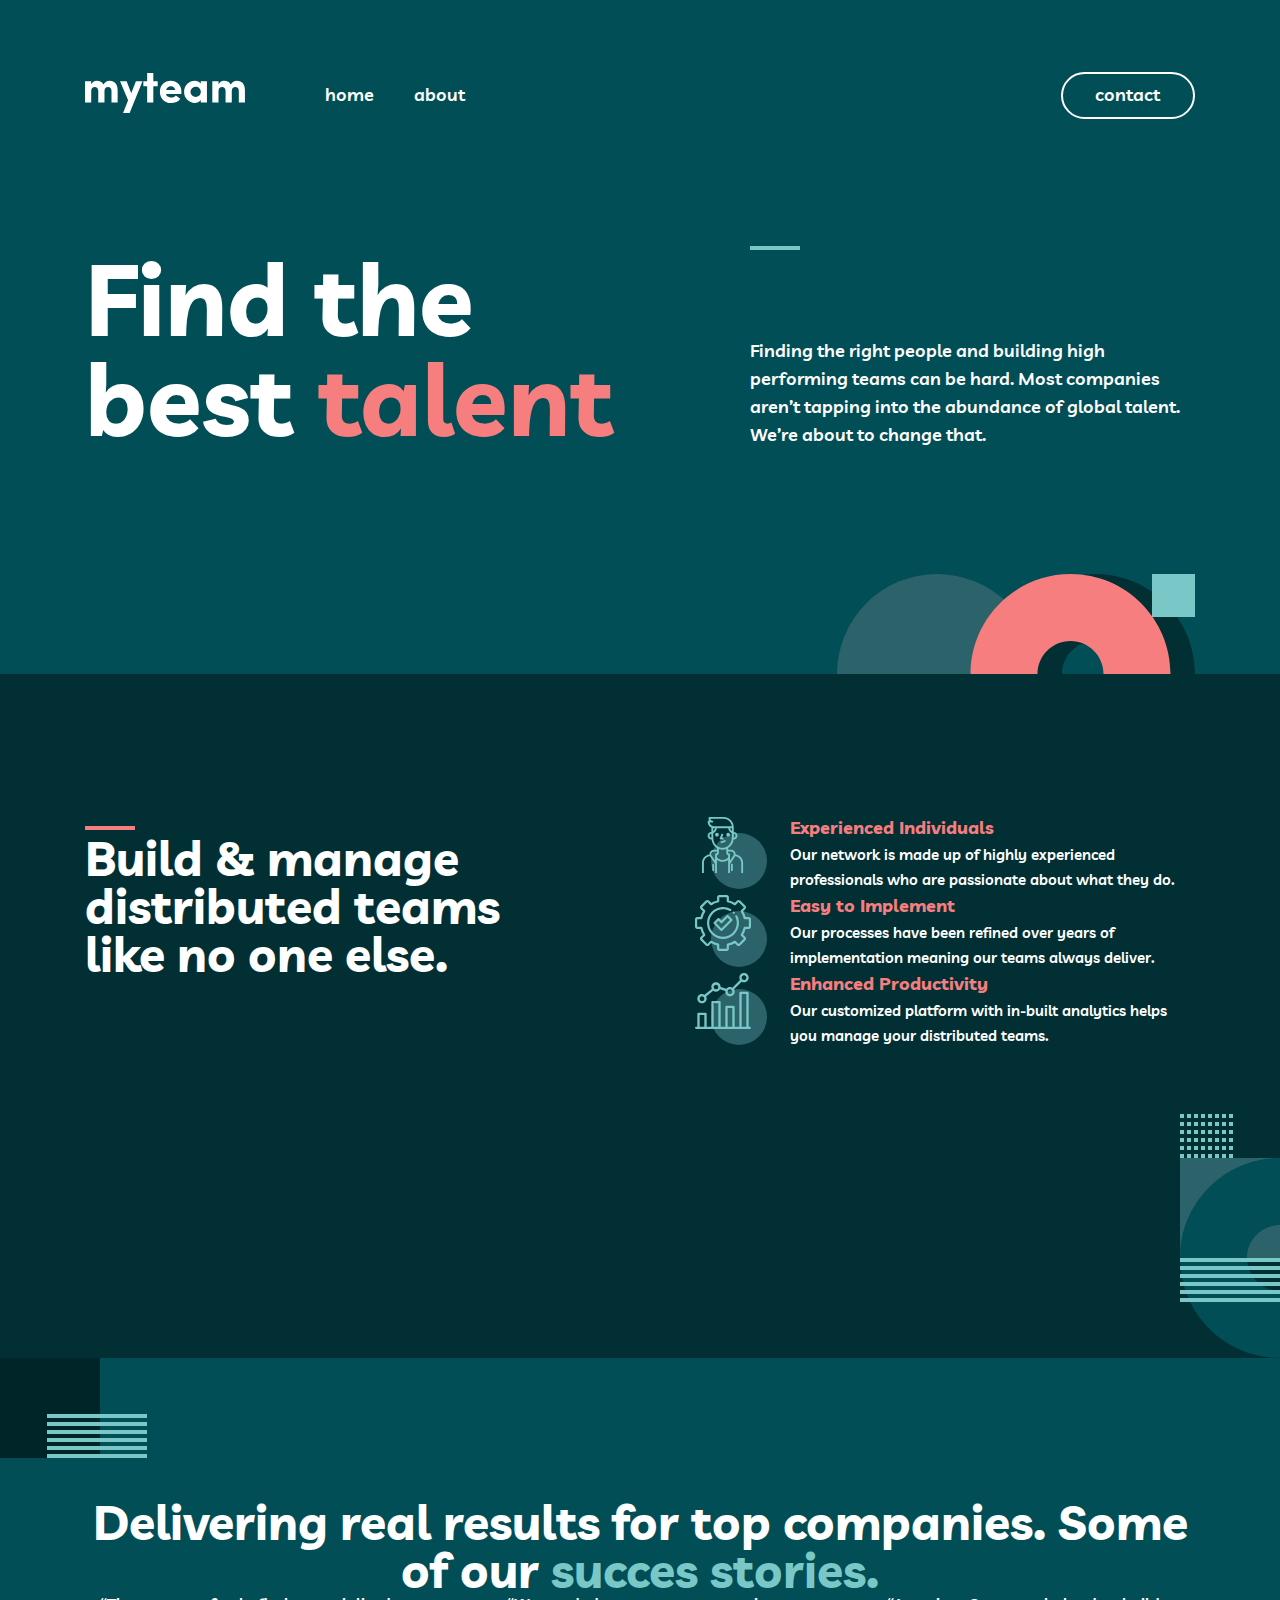
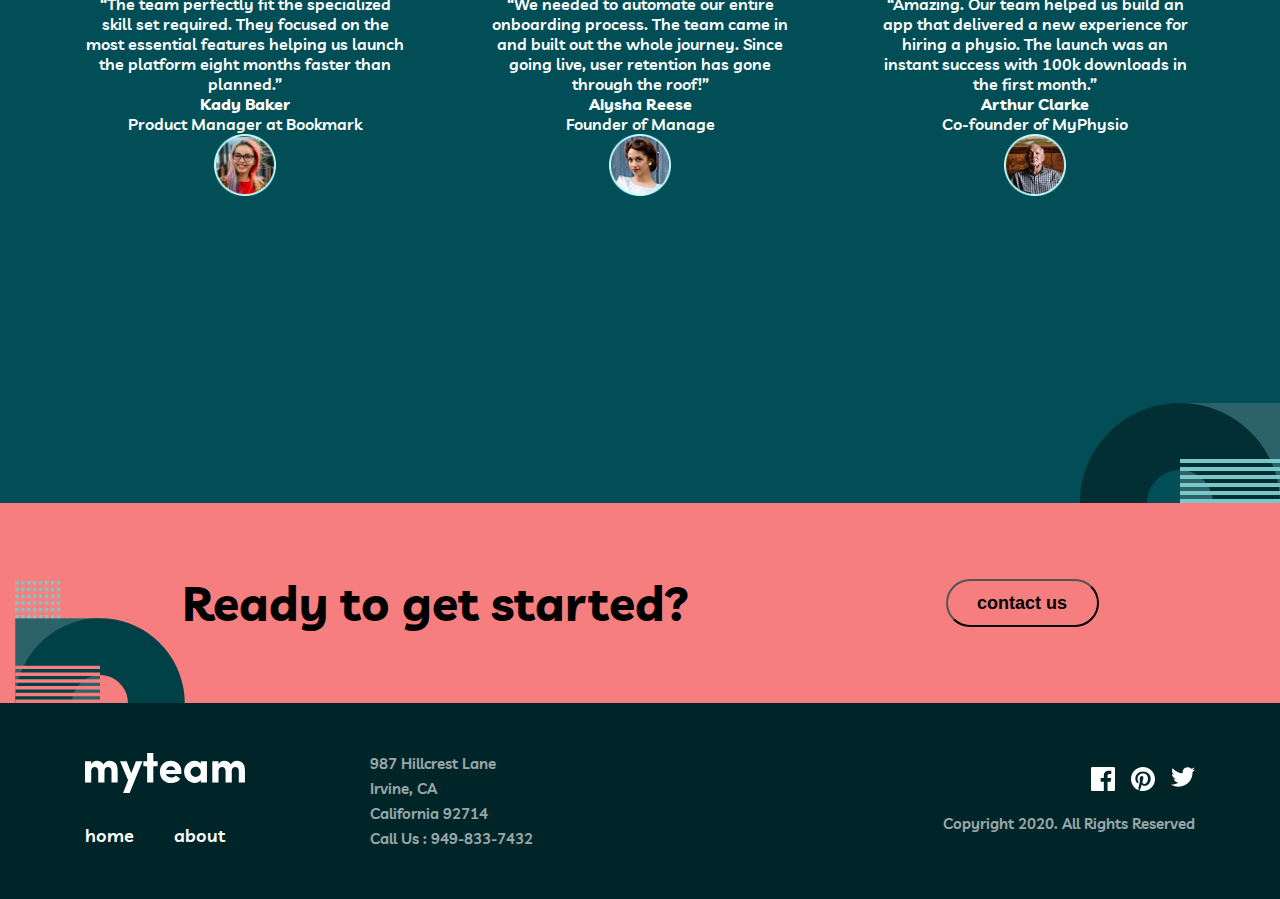
==== index.html @ e48b6c78 "Start" ====
<!DOCTYPE html>
<html lang="en">
<head>
    <meta charset="UTF-8">
    <meta name="viewport" content="width=device-width, initial-scale=1.0">
    <link rel="stylesheet" href="css/main.css">
    <title>Document</title>
</head>
<body>
    <header class="site-header">
        <div class="container-header">
            <div class="header-logo-wrapper">
                <a href="header-logo-img">
                    <img src="img/myteam 2.svg" alt="">
                </a>
                <ul class="header-list">
                    <li class="header-item">    
                        <a class="header-item-link" href="">home</a>
                    </li>
                    <li class="header-item">
                        <a class="header-item-link" href="">about</a>
                    </li>
                </ul>
            </div>
            <div>
                <a class="header-contact-link" href="./contact.html">contact</a>
            </div>
        </div>
    </header>
    <main class="site-section">
        <section class="hero-section">
            <div class="container-hero">
                <div class="hero-title-wrapper">
                    <h2 class="hero-title">
                        Find the best <span class="hero-title-color">talent</span>
                    </h2>
                </div>
                <div class="hero-text-wrapper">
                    <span class="hero-line"></span>
                    <p class="hero-text">Finding the right people and building high performing teams can be hard. Most companies aren’t tapping into the abundance of global talent. We’re about to change that.</p>
                </div>
            </div>
        </section>
        <section class="build-section">
                <div class="container-build">
                    <div class="build-title-wrapper">
                        <span class="card"></span>
                        <h2>Build & manage distributed teams like no one else.</h2>
                    </div>
                    <ul class="build-list">
                        <li class="build-item"><img src="./img/Group 11.svg" alt="">
                            <div class="build-item-content-wrapper">
                                <h3>Experienced Individuals</h3>
                                <p>Our network is made up of highly experienced professionals who are passionate about what they do.</p>
                            </div>
                        </li>
                        <li class="build-item"><img src="./img/Group 12.svg" alt="">
                            <div class="build-item-content-wrapper">
                                <h3>Easy to Implement</h3>
                                <p>Our processes have been refined over years of implementation meaning our teams always deliver.</p>
                            </div>
                        </li>
                        <li class="build-item"><img src="./img/Group 13.svg" alt="">
                            <div class="build-item-content-wrapper">
                                <h3>Enhanced Productivity</h3>
                                <p>Our customized platform with in-built analytics helps you manage your distributed teams.</p>
                            </div>
                        </li>
                    </ul>
                </div>
        </section>
        <section class="section2">
            <div class="divwrapper">
                <h2 class="div-title">Delivering real results for top companies. Some of our <span class="buildtitle">succes stories.</span></h2>
                <div class="insite-wrapper">
                    <div class="cards">
                        <p class="cards-text"> “The team perfectly fit the specialized skill set required. They focused on the most essential features helping us launch the platform eight months faster than planned.”</p>
                        <h4 class="cards-name">Kady Baker</h4>
                        <p class="cards-text2">Product Manager at Bookmark</p>
                        <img src="./img/Oval@2x.png" alt="">
                    </div>
                    <div class="cards">
                        <p class="cards-text"> “We needed to automate our entire onboarding process. The team came in and built out the whole journey. Since going live, user retention has gone through the roof!”</p>
                        <h4 class="cards-name">Aiysha Reese</h4>
                        <p class="cards-text2">Founder of Manage</p>
                        <img src="./img/Oval Copy 5.png" alt="">
                    </div>
                    <div class="cards">
                        <p class="cards-text"> “Amazing. Our team helped us build an app that delivered a new experience for hiring a physio. The launch was an instant success with 100k downloads in the first month.”</p>
                        <h4 class="cards-name">Arthur Clarke</h4>
                        <p class="cards-text2">Co-founder of MyPhysio</p>
                        <img src="./img/Oval Copy 6.png" alt="">
                    </div>
                </div>
            </div>
        </section>
        <section class="ready-section">
            <div class="container">
                <h2>Ready to get started?</h2>
                <button><a class="contact-button" href="./contact.html">contact us</a></button>
            </div>
        </section>
        <footer class="site-footer">
            <div class="footer-divcontainer">
                <div class="footer-leftwrapper">
                    <div class="footer-div-wrapper">
                        <a href=""><img src="./img/myteam 2.svg" alt=""></a>
                        <ul class="footer-list">
                            <li class="footer-item">
                                <a href="">home</a>
                            </li>
                            <li class="footer-item">
                                <a href="">about</a>
                            </li>
                        </ul>
                    </div>
                    <div class="footer-div-location">
                        <p>987  Hillcrest Lane </p>
                        <p>Irvine, CA </p>
                        <p>California 92714 </p>
                        <p>Call Us : 949-833-7432</p>
                    </div>
                </div>
                <div class="footer-div-logos">
                    <div class="footer-div-item">
                        <a href=""><svg width="24" height="24" viewBox="0 0 24 24" fill="none" xmlns="http://www.w3.org/2000/svg">
                            <path d="M22.675 0H1.325C0.593 0 0 0.593 0 1.325V22.676C0 23.407 0.593 24 1.325 24H12.82V14.706H9.692V11.084H12.82V8.413C12.82 5.313 14.713 3.625 17.479 3.625C18.804 3.625 19.942 3.724 20.274 3.768V7.008L18.356 7.009C16.852 7.009 16.561 7.724 16.561 8.772V11.085H20.148L19.681 14.707H16.561V24H22.677C23.407 24 24 23.407 24 22.675V1.325C24 0.593 23.407 0 22.675 0Z" fill="currentColor"/>
                            </svg>
                            </a>
                            <a href=""><svg width="24" height="24" viewBox="0 0 24 24" fill="none" xmlns="http://www.w3.org/2000/svg">
                                <path id="Path" d="M12 0C5.373 0 0 5.372 0 12C0 17.084 3.163 21.426 7.627 23.174C7.522 22.225 7.427 20.769 7.669 19.733C7.887 18.796 9.076 13.768 9.076 13.768C9.076 13.768 8.717 13.049 8.717 11.986C8.717 10.318 9.684 9.072 10.888 9.072C11.911 9.072 12.406 9.841 12.406 10.762C12.406 11.791 11.751 13.33 11.412 14.757C11.129 15.951 12.011 16.926 13.189 16.926C15.322 16.926 16.961 14.677 16.961 11.431C16.961 8.558 14.897 6.549 11.949 6.549C8.535 6.549 6.531 9.11 6.531 11.756C6.531 12.787 6.928 13.894 7.424 14.494C7.522 14.613 7.536 14.718 7.507 14.839L7.174 16.199C7.121 16.419 7 16.466 6.772 16.36C5.273 15.662 4.336 13.471 4.336 11.711C4.336 7.926 7.086 4.449 12.265 4.449C16.428 4.449 19.663 7.416 19.663 11.38C19.663 15.516 17.056 18.844 13.436 18.844C12.22 18.844 11.077 18.213 10.686 17.466L9.938 20.319C9.667 21.362 8.936 22.669 8.446 23.465C9.57 23.812 10.763 24 12 24C18.627 24 24 18.627 24 12C24 5.372 18.627 0 12 0Z" fill="currentColor"/>
                                </svg>
                                </a>
                                <a href=""><svg width="24" height="20" viewBox="0 0 24 20" fill="none" xmlns="http://www.w3.org/2000/svg">
                                    <path id="Path" d="M24 2.55699C23.117 2.94899 22.168 3.21299 21.172 3.33199C22.189 2.72299 22.97 1.75799 23.337 0.607986C22.386 1.17199 21.332 1.58199 20.21 1.80299C19.313 0.845986 18.032 0.247986 16.616 0.247986C13.437 0.247986 11.101 3.21399 11.819 6.29299C7.728 6.08799 4.1 4.12799 1.671 1.14899C0.381 3.36199 1.002 6.25699 3.194 7.72299C2.388 7.69699 1.628 7.47599 0.965 7.10699C0.911 9.38799 2.546 11.522 4.914 11.997C4.221 12.185 3.462 12.229 2.69 12.081C3.316 14.037 5.134 15.46 7.29 15.5C5.22 17.123 2.612 17.848 0 17.54C2.179 18.937 4.768 19.752 7.548 19.752C16.69 19.752 21.855 12.031 21.543 5.10599C22.505 4.41099 23.34 3.54399 24 2.55699Z" fill="currentColor"/>
                                    </svg>
                                    </a>
                    </div>
                                <p>Copyright 2020. All Rights Reserved</p> 
                </div>
            </div>
        </footer>
    </main>
</body>
</html>
---- css/main.css ----
@font-face {
    font-family: 'best';
    src: url('../fonts/Livvic-SemiBold.woff2') format('woff2');
    font-weight: 600;
    font-style: normal;
    font-display: swap;
}
@font-face {
    font-family: 'best';
    src: url('../fonts/Livvic-Bold.woff2') format('woff2');
    font-weight: bold;
    font-style: normal;
    font-display: swap;
}
*{
    margin: 0;
    padding: 0;
}
body{
    background-color: #014E56; 
    font-family: 'best', sans-serif;
}
.container-header{
    width: 1110px;
    margin: 0 auto;
    display: flex;
    justify-content: space-between;
    align-items: center;
}
.site-header{
    padding: 73px 0 129px;
}
.header-logo-wrapper{
    display: flex;
    align-items: center;
    gap: 80px;
}
.header-list{
    list-style: none;
    margin: 0;
    padding: 0;
    display: flex;
    align-items: center;
    gap: 40px;
}
.header-item-link{
    text-decoration: none;
    color: white;
    font-weight: 600;
    font-size: 18px;
    line-height: 28px;
    letter-spacing: 0px;

}
.header-contact-link{
    color: white;
    text-decoration: none;
    font-weight: 600;
    font-size: 18px;
    line-height: 28px;
    letter-spacing: 0px;
    border: 2px solid white;
    border-radius: 24px;
    padding: 9px 33px 11px 32px;         
}
.container-hero{
    display: flex;
    align-items: center;
    margin: 0 auto;
    width: 1110px;
    justify-content: space-between;
    padding-bottom: 225px;

    background-image: url("../img/Group\ 4.svg");
    background-repeat: no-repeat;
    background-size: 358px 100px;
    background-position: right bottom;
}
.hero-section{
    background-image: url("../img/Group\ 8.svg");
    background-repeat: no-repeat;
    background-size: 300px 200px ;
    background-position: calc(50% - 715px) top ;
}
.hero-title-wrapper{
    width: 550px;
}
.hero-text-wrapper{
    width: 445px;    
}
.hero-title{
    color: white;
    font-weight: 700;
    font-size: 100px;
    line-height: 100px;
    letter-spacing: 0px;
}
.hero-title-color{
    color: #F67E7E;
}
.hero-text{
    color: white;
    font-weight: 600;
    font-size: 18px;
    line-height: 28px;
    letter-spacing: 0px;   
}
.hero-line{
    display: inline-block;
    width: 50px;
    height: 4px;
    background-color: #79C8C7;
    margin-bottom: 83px;
}
.build-section{
    background-color: #012F34;
    width: 100%;
    height: 684px;
    margin: 0 auto;
    background-image: url(../img/Group\ 8\ \(1\).svg);
    background-repeat: no-repeat;
    background-size: 100px 244px;
    background-position: right bottom;
}
.container-build{
    width: 1110px;
    height: 350px;
    display: flex;
    margin: auto;
    padding-top: 140px;
    justify-content: space-between;
}
.build-item{
    display: flex;
    gap: 23px;
}
.build-title-wrapper{
    width: 445px;
    height: 320px;
    margin-bottom: 250px;
}
.card{
    width: 50px;
    height: 4px;
    background-color: #F67E7E;
    display: inline-block;
}
.build-title-wrapper > h2{
    font-weight: 700;
    font-size: 48px;
    line-height: 48px;
    letter-spacing: 0px; 
    color: white;   
}
.build-item-content-wrapper > h3{
    color: #F67E7E;
    font-weight: 700;
    font-size: 18px;
    line-height: 28px;
    letter-spacing: 0px;    
}
.build-item-content-wrapper > p{
    color: white;
    font-weight: 600;
    font-size: 15px;
    line-height: 25px;
    letter-spacing: 0px;    
}
.build-list{
    width: 500px;
}
.section2{
    padding-top: 140px;
    padding-bottom: 140px;
    background-image: url(../img/Group\ 8\ \(2\).svg) , url("../img/Group\ 8\ Copy.svg");
    background-repeat: no-repeat;
    background-size: 200px 100px , 147px 100px;
    background-position: right bottom , left top;
}
.divwrapper{
    width: 1110px;
    height: 465px;
    margin: auto;
}
.div-title{
    color: white;
    font-weight: 700;
    font-size: 48px;
    line-height: 48px;
    letter-spacing: 0px;
    text-align: center;    
}
.buildtitle{
    color: #79C8C7;
}
.insite-wrapper{
    width: 1110px;
    height: 313px;  
    display: flex;
    justify-content: space-between;
}
.cards{
    width: 320px;
    height: 310px;
    text-align: center;
    align-items: center;
}
.cards-text{
    color: white;
}
.cards-name{
    color: white;
}
.cards-text2{
    color: white;
}
.cards > img{
    width: 62px;
    height: 62px;
}
.ready-section{
    background-color: #F67E7E;

    background-image: url("../img/Group\ 8\ \(3\).svg");
    background-repeat: no-repeat;
    background-size: 200px 122px;
    background-position: left bottom;
}
.container{
    width: 917px;
    display: flex;
    justify-content: space-between;
    margin: 0 auto;
    padding-top: 76px;
    padding-bottom: 76px;
    align-items: center;
}
.container > h2{
    font-weight: 700;
    font-size: 48px;
    line-height: 48px;
    letter-spacing: 0px;    
}
.container > button{
    font-weight: 600;
    font-size: 18px;
    line-height: 28px;
    letter-spacing: 0px; 
    background-color: #F67E7E;
    border-radius: 30px;
    width: 153px;
    height: 48px;
}
.contact-button{
    text-decoration: none;
    color: black;
}
.site-footer{
    padding-top: 48px;
    padding-bottom: 48px;
    background-color: #002529;
}
.footer-divcontainer{
    display: flex;
    align-items: center;
    justify-content: space-between;
    width: 1110px;
    margin: 0 auto;
}
.footer-leftwrapper{
    display: flex;
    align-items: center;
    gap: 125px;
}
.footer-list{
    display: flex;
    list-style: none;
    gap: 40px;
    margin: 0;
    padding: 0;
}
.footer-item > a{
    text-decoration: none;
    color: white;
    font-weight: 600;
    font-size: 18px;
    line-height: 28px;
    letter-spacing: 0px;
}
.footer-div-wrapper{
    text-align: center;
    display: flex;
    flex-direction: column;
    gap: 25px;
}
.footer-div-location > p{
    opacity: 60%;
    color: white;
    font-weight: 600;
    font-size: 15px;
    line-height: 25px;
    letter-spacing: 0px;
    margin: 0;
    padding: 0;    
}
.footer-div-logos{
    display: flex;
    align-items: end;
    flex-direction: column;
    gap: 20px;
}
.footer-div-logos > p{
    font-weight: 600;
    font-size: 15px;
    line-height: 25px;
    letter-spacing: 0px;
    text-align: right;
    color: white;
    opacity: 60%; 
}
.footer-div-item{
    display: flex;
    gap: 16px;
}
.footer-div-item > a{
    width: 24px;
    height: 24px;
    color: white;
}
.container-contact-hero{
    padding-top: 50px;
    padding-bottom: 120px;
    margin: 0 auto;
    width: 1112px;
    display: flex;
    align-items: center;
    justify-content: space-between;
}
.contact-text{
    color: white;
    font-weight: 700;
    font-size: 64px;
    line-height: 100px;
    letter-spacing: 0px;
    margin: 0;
    padding-bottom: 16px;
}
.contact-left-wrapper > p{
    color: #F67E7E;
    font-weight: 700;
    font-size: 32px;
    line-height: 48px;
    letter-spacing: 0px; 
    margin: 0;
    padding-bottom: 32px;  
}
.contact-list{
    display: flex;
    flex-direction: column;
    list-style: none;
    margin: 0;
    padding: 0;
    gap: 8px;
}
.contact-list-item{
    display: flex;
    align-items: center;
    gap: 23px;
}
.contact-list-item > p{
    color: white;
    font-weight: 700;
    font-size: 18px;
    line-height: 28px;
    letter-spacing: 0px;    
    margin: 0;
    padding: 0;
}
.contact-form{
    width: 540px;
    display: flex;
    flex-direction: column;
    gap: 24px;
}
.contact-input{
    background-color: transparent;
    padding-left: 14px;
    padding-bottom: 17px;
    border-left: none;
    border-right: none;
    border-top: none;
    outline: none;
    color: white;
}
.contact-input::placeholder{
    font-family: "livvic", sans-serif;
    font-weight: 600;
    font-size: 15px;
    line-height: 25px;
    letter-spacing: -0.12px; 
    color: #FFFFFF;
    opacity: 60%; 
}
.contact-input:focus{
    border-color: white;
}
.contact-input:focus::placeholder{
    opacity: 100%;
}
.form-button{
    width: 123px;
    padding: 9px 0 11px;
    font-family: "livvic",sans-serif;
    font-weight: 600;
    font-size: 18px;
    line-height: 28px;
    letter-spacing: 0px; 
    color: #004047;
    border: none;
    border-radius: 30px;
    cursor: pointer;   
}
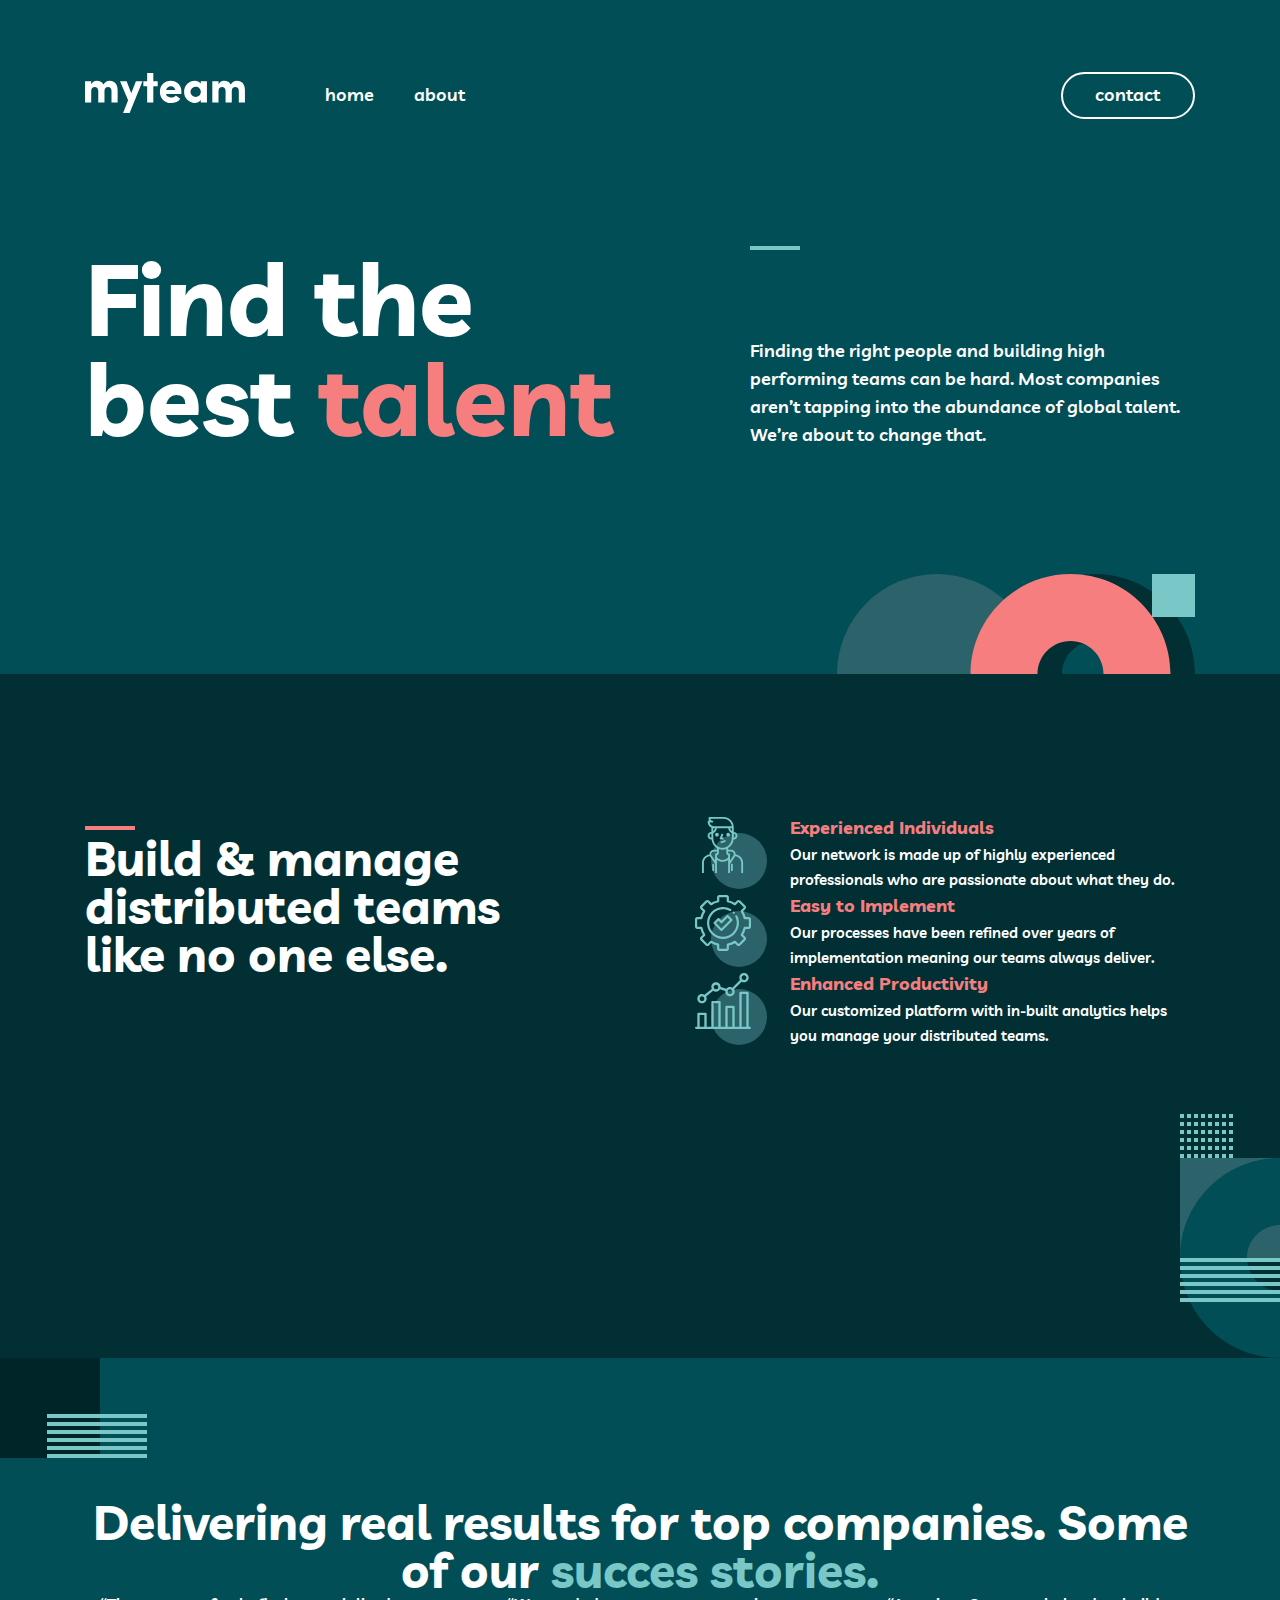
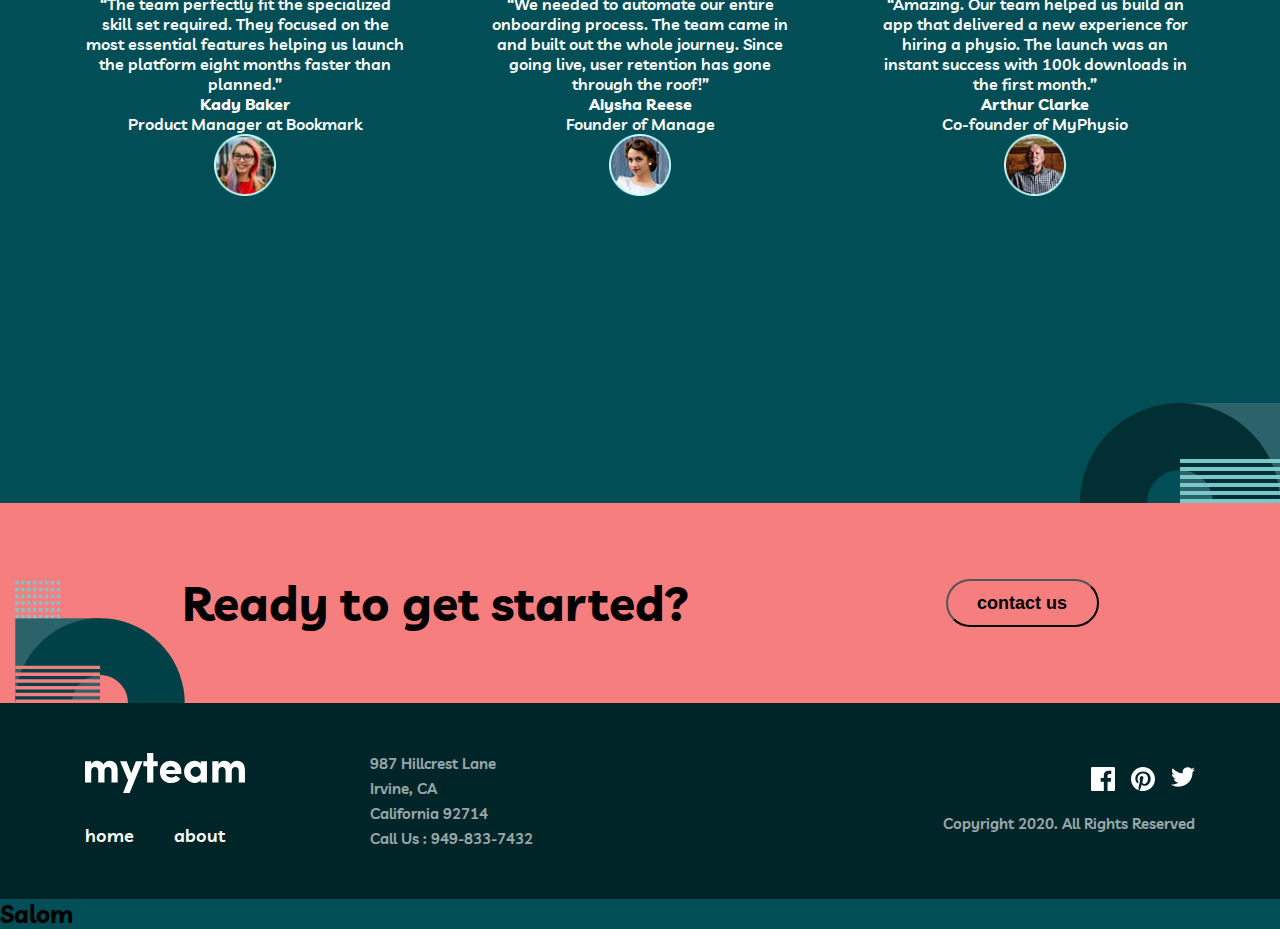
==== commit fafe8ed1: "Change" ====
--- a/index.html
+++ b/index.html
@@ -143,6 +143,7 @@
                 </div>
             </div>
         </footer>
+        <h2>Salom</h2>
     </main>
 </body>
 </html>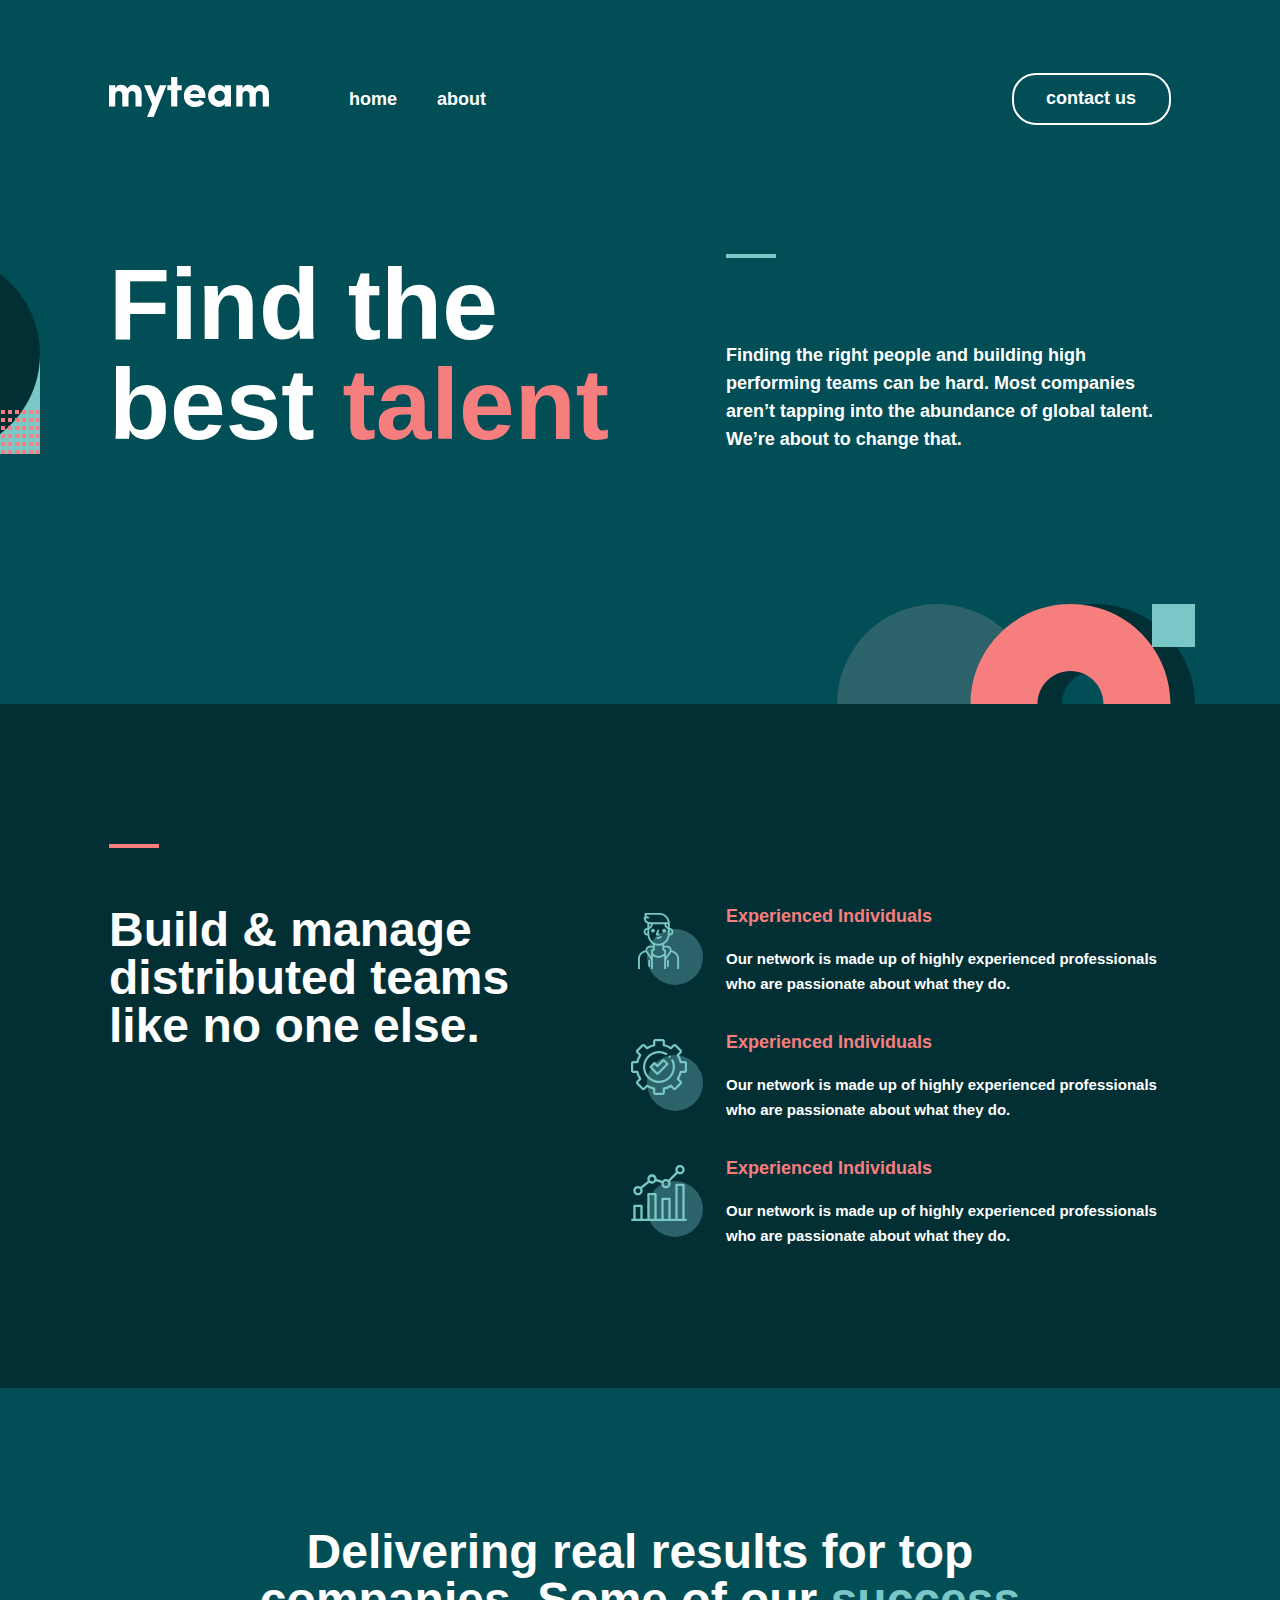
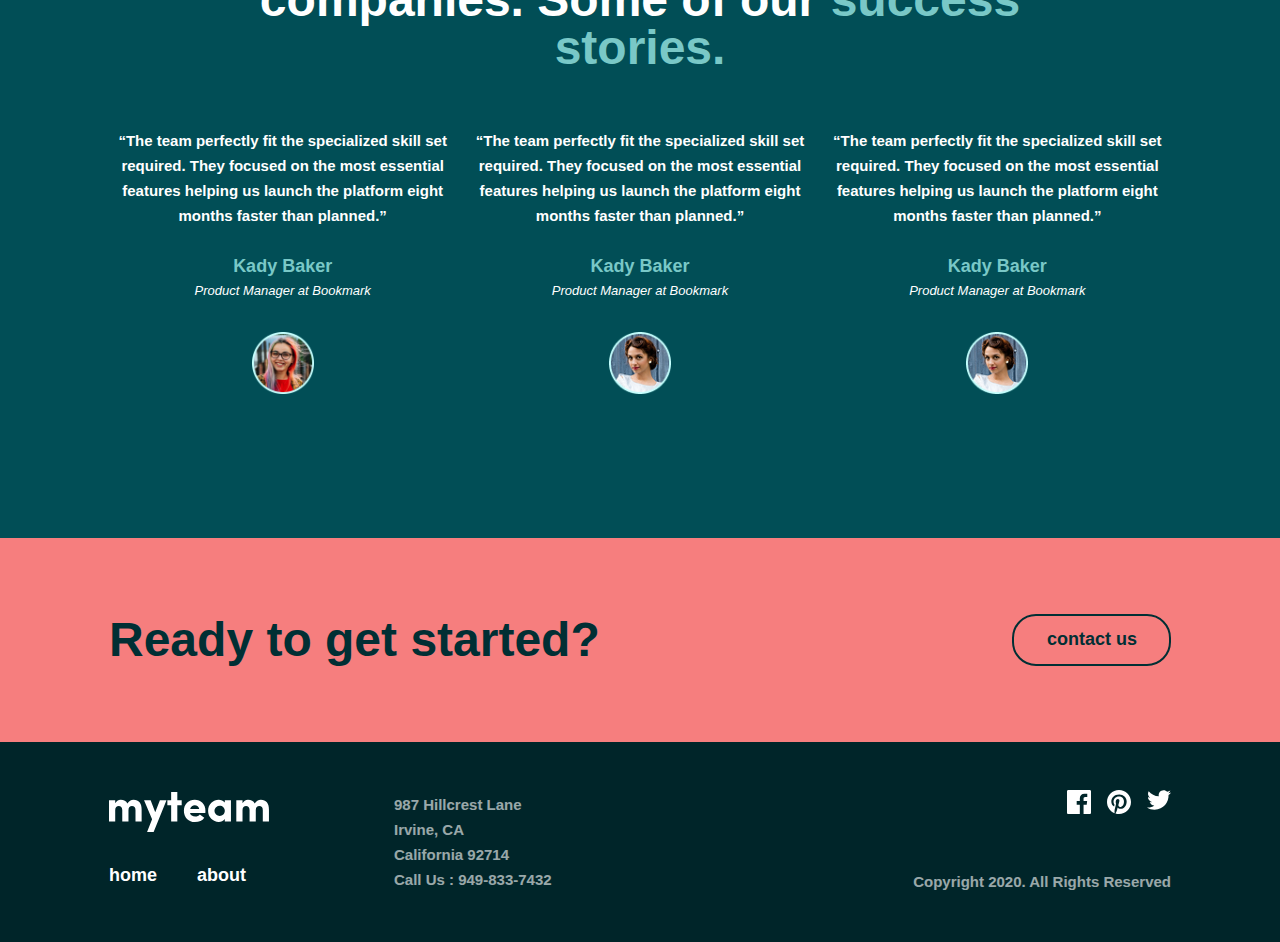
==== commit 8f695099: "new comment" ====
--- a/index.html
+++ b/index.html
@@ -3,147 +3,169 @@
 <head>
     <meta charset="UTF-8">
     <meta name="viewport" content="width=device-width, initial-scale=1.0">
-    <link rel="stylesheet" href="css/main.css">
-    <title>Document</title>
+    <link rel="stylesheet" href="./css/main.css">
+    <title>My Team</title>
 </head>
 <body>
     <header class="site-header">
-        <div class="container-header">
+        <div class="container header">
             <div class="header-logo-wrapper">
-                <a href="header-logo-img">
-                    <img src="img/myteam 2.svg" alt="">
+                <a class="header-logo-link" href="/">
+                    <img class="header-logo-img" src="./img/myteam 2.svg" alt="Site Logo" width="160" height="40">
                 </a>
                 <ul class="header-list">
-                    <li class="header-item">    
-                        <a class="header-item-link" href="">home</a>
+                    <li class="header-item">
+                        <a class="header-link" href="#">home</a>
                     </li>
                     <li class="header-item">
-                        <a class="header-item-link" href="">about</a>
+                        <a class="header-link" href="#">about</a>
                     </li>
                 </ul>
             </div>
-            <div>
-                <a class="header-contact-link" href="./contact.html">contact</a>
-            </div>
+            <a class="header-contact-link" href="./contact.html">contact us</a>
+            <button class="header-menu-btn">
+                <img src="./img/media-svg.svg" alt="Menu Icon" width="20" height="17">
+            </button>
         </div>
     </header>
-    <main class="site-section">
+    <main class="site-main">
         <section class="hero-section">
-            <div class="container-hero">
+            <div class="container hero">
                 <div class="hero-title-wrapper">
-                    <h2 class="hero-title">
-                        Find the best <span class="hero-title-color">talent</span>
-                    </h2>
+                    <h2 class="hero-title">Find the best <span class="hero-title-color">talent</span></h2>
                 </div>
                 <div class="hero-text-wrapper">
                     <span class="hero-line"></span>
-                    <p class="hero-text">Finding the right people and building high performing teams can be hard. Most companies aren’t tapping into the abundance of global talent. We’re about to change that.</p>
+                    <p class="hero-text">Finding the right people and building high performing teams can be hard. Most
+                        companies aren’t tapping into the abundance of global talent. We’re about to change that.</p>
                 </div>
             </div>
         </section>
         <section class="build-section">
-                <div class="container-build">
-                    <div class="build-title-wrapper">
-                        <span class="card"></span>
-                        <h2>Build & manage distributed teams like no one else.</h2>
-                    </div>
-                    <ul class="build-list">
-                        <li class="build-item"><img src="./img/Group 11.svg" alt="">
-                            <div class="build-item-content-wrapper">
-                                <h3>Experienced Individuals</h3>
-                                <p>Our network is made up of highly experienced professionals who are passionate about what they do.</p>
-                            </div>
+            <div class="container build">
+                <div class="build-title-wrapper">
+                    <span class="build-line"></span>
+                    <h2 class="build-title">Build & manage distributed teams like no one else.</h2>
+                </div>
+                <ul class="build-list">
+                    <li class="build-item">
+                        <img class="build-item-img" src="./img/Group 11.svg" alt="Build item img" width="72"
+                            height="72">
+                        <div class="build-item-content-wrapper">
+                            <h3>Experienced Individuals</h3>
+                            <p>Our network is made up of highly experienced professionals who are passionate about what
+                                they do.</p>
+                        </div>
+                    </li>
+                    <li class="build-item">
+                        <img class="build-item-img" src="./img/Group 12.svg" alt="Build item img" width="72"
+                            height="72">
+                        <div class="build-item-content-wrapper">
+                            <h3>Experienced Individuals</h3>
+                            <p>Our network is made up of highly experienced professionals who are passionate about what
+                                they do.</p>
+                        </div>
+                    </li>
+                    <li class="build-item">
+                        <img class="build-item-img" src="./img/Group 13.svg" alt="Build item img" width="72"
+                            height="72">
+                        <div class="build-item-content-wrapper">
+                            <h3>Experienced Individuals</h3>
+                            <p>Our network is made up of highly experienced professionals who are passionate about what
+                                they do.</p>
+                        </div>
+                    </li>
+                </ul>
+            </div>
+        </section>
+        <section class="stories-section">
+            <div class="container">
+                <div class="stories-title-wrapper">
+                    <h2>Delivering real results for top companies. Some of our <span>success stories.</span></h2>
+                </div>
+                <ul class="stories-list">
+                    <li class="stories-item">
+                        <p> “The team perfectly fit the specialized skill set required. They focused on the most
+                            essential features helping us launch the platform eight months faster than planned.”</p>
+                        <strong>Kady Baker</strong>
+                        <p>Product Manager at Bookmark</p>
+                        <img src="./img/Oval@2x.png" alt="Avatar img" width="62" height="62">
+                    </li>
+                    <li class="stories-item">
+                        <p> “The team perfectly fit the specialized skill set required. They focused on the most
+                            essential features helping us launch the platform eight months faster than planned.”</p>
+                        <strong>Kady Baker</strong>
+                        <p>Product Manager at Bookmark</p>
+                        <img src="./img/Oval Copy 5.png" alt="Avatar img" width="62" height="62">
+                    </li>
+                    <li class="stories-item">
+                        <p> “The team perfectly fit the specialized skill set required. They focused on the most
+                            essential features helping us launch the platform eight months faster than planned.”</p>
+                        <strong>Kady Baker</strong>
+                        <p>Product Manager at Bookmark</p>
+                        <img src="./img/Oval Copy 5.png" alt="Avatar img" width="62" height="62">
+                    </li>
+                </ul>
+            </div>
+        </section>
+        <section class="ready-section">
+            <div class="container ready">
+                <h2>Ready to get started?</h2>
+                <a href="./contact.html">contact us</a>
+            </div>
+        </section>
+    </main>
+    <footer class="site-footer">
+        <div class="container footer">
+            <div class="footer-left-wrapper">
+                <div class="footer-logo-wrapper">
+                    <a href="#">
+                        <img src="./img/myteam 2.svg" alt="Site Logo" width="160" height="40">
+                    </a>
+                    <ul class="footer-nav-list">
+                        <li class="footer-nav-item">
+                            <a href="#">home</a>
                         </li>
-                        <li class="build-item"><img src="./img/Group 12.svg" alt="">
-                            <div class="build-item-content-wrapper">
-                                <h3>Easy to Implement</h3>
-                                <p>Our processes have been refined over years of implementation meaning our teams always deliver.</p>
-                            </div>
-                        </li>
-                        <li class="build-item"><img src="./img/Group 13.svg" alt="">
-                            <div class="build-item-content-wrapper">
-                                <h3>Enhanced Productivity</h3>
-                                <p>Our customized platform with in-built analytics helps you manage your distributed teams.</p>
-                            </div>
+                        <li class="footer-nav-item">
+                            <a href="#">about</a>
                         </li>
                     </ul>
                 </div>
-        </section>
-        <section class="section2">
-            <div class="divwrapper">
-                <h2 class="div-title">Delivering real results for top companies. Some of our <span class="buildtitle">succes stories.</span></h2>
-                <div class="insite-wrapper">
-                    <div class="cards">
-                        <p class="cards-text"> “The team perfectly fit the specialized skill set required. They focused on the most essential features helping us launch the platform eight months faster than planned.”</p>
-                        <h4 class="cards-name">Kady Baker</h4>
-                        <p class="cards-text2">Product Manager at Bookmark</p>
-                        <img src="./img/Oval@2x.png" alt="">
-                    </div>
-                    <div class="cards">
-                        <p class="cards-text"> “We needed to automate our entire onboarding process. The team came in and built out the whole journey. Since going live, user retention has gone through the roof!”</p>
-                        <h4 class="cards-name">Aiysha Reese</h4>
-                        <p class="cards-text2">Founder of Manage</p>
-                        <img src="./img/Oval Copy 5.png" alt="">
-                    </div>
-                    <div class="cards">
-                        <p class="cards-text"> “Amazing. Our team helped us build an app that delivered a new experience for hiring a physio. The launch was an instant success with 100k downloads in the first month.”</p>
-                        <h4 class="cards-name">Arthur Clarke</h4>
-                        <p class="cards-text2">Co-founder of MyPhysio</p>
-                        <img src="./img/Oval Copy 6.png" alt="">
-                    </div>
+                <div class="footer-location-wrapper">
+                    <p>987 Hillcrest Lane</p>
+                    <p>Irvine, CA</p>
+                    <p>California 92714</p>
+                    <p>Call Us : 949-833-7432</p>
                 </div>
             </div>
-        </section>
-        <section class="ready-section">
-            <div class="container">
-                <h2>Ready to get started?</h2>
-                <button><a class="contact-button" href="./contact.html">contact us</a></button>
+            <div class="footer-social-wrapper">
+                <div class="footer-links-wrapper">
+                    <a href="#">
+                        <svg width="24" height="24" viewBox="0 0 24 24" fill="none" xmlns="http://www.w3.org/2000/svg">
+                            <path
+                                d="M22.675 0H1.325C0.593 0 0 0.593 0 1.325V22.676C0 23.407 0.593 24 1.325 24H12.82V14.706H9.692V11.084H12.82V8.413C12.82 5.313 14.713 3.625 17.479 3.625C18.804 3.625 19.942 3.724 20.274 3.768V7.008L18.356 7.009C16.852 7.009 16.561 7.724 16.561 8.772V11.085H20.148L19.681 14.707H16.561V24H22.677C23.407 24 24 23.407 24 22.675V1.325C24 0.593 23.407 0 22.675 0Z"
+                                fill="currentColor" />
+                        </svg>
+                    </a>
+                    <a href="#">
+                        <svg width="24" height="24" viewBox="0 0 24 24" fill="none" xmlns="http://www.w3.org/2000/svg">
+                            <path
+                                d="M12 0C5.373 0 0 5.372 0 12C0 17.084 3.163 21.426 7.627 23.174C7.522 22.225 7.427 20.769 7.669 19.733C7.887 18.796 9.076 13.768 9.076 13.768C9.076 13.768 8.717 13.049 8.717 11.986C8.717 10.318 9.684 9.072 10.888 9.072C11.911 9.072 12.406 9.841 12.406 10.762C12.406 11.791 11.751 13.33 11.412 14.757C11.129 15.951 12.011 16.926 13.189 16.926C15.322 16.926 16.961 14.677 16.961 11.431C16.961 8.558 14.897 6.549 11.949 6.549C8.535 6.549 6.531 9.11 6.531 11.756C6.531 12.787 6.928 13.894 7.424 14.494C7.522 14.613 7.536 14.718 7.507 14.839L7.174 16.199C7.121 16.419 7 16.466 6.772 16.36C5.273 15.662 4.336 13.471 4.336 11.711C4.336 7.926 7.086 4.449 12.265 4.449C16.428 4.449 19.663 7.416 19.663 11.38C19.663 15.516 17.056 18.844 13.436 18.844C12.22 18.844 11.077 18.213 10.686 17.466L9.938 20.319C9.667 21.362 8.936 22.669 8.446 23.465C9.57 23.812 10.763 24 12 24C18.627 24 24 18.627 24 12C24 5.372 18.627 0 12 0Z"
+                                fill="currentColor" />
+                        </svg>
+                    </a>
+                    <a href="#">
+                        <svg width="24" height="20" viewBox="0 0 24 20" fill="none" xmlns="http://www.w3.org/2000/svg">
+                            <path
+                                d="M24 2.55699C23.117 2.94899 22.168 3.21299 21.172 3.33199C22.189 2.72299 22.97 1.75799 23.337 0.607986C22.386 1.17199 21.332 1.58199 20.21 1.80299C19.313 0.845986 18.032 0.247986 16.616 0.247986C13.437 0.247986 11.101 3.21399 11.819 6.29299C7.728 6.08799 4.1 4.12799 1.671 1.14899C0.381 3.36199 1.002 6.25699 3.194 7.72299C2.388 7.69699 1.628 7.47599 0.965 7.10699C0.911 9.38799 2.546 11.522 4.914 11.997C4.221 12.185 3.462 12.229 2.69 12.081C3.316 14.037 5.134 15.46 7.29 15.5C5.22 17.123 2.612 17.848 0 17.54C2.179 18.937 4.768 19.752 7.548 19.752C16.69 19.752 21.855 12.031 21.543 5.10599C22.505 4.41099 23.34 3.54399 24 2.55699Z"
+                                fill="currentColor" />
+                        </svg>
+                    </a>
+                </div>
+                <p>Copyright 2020. All Rights Reserved</p>
             </div>
-        </section>
-        <footer class="site-footer">
-            <div class="footer-divcontainer">
-                <div class="footer-leftwrapper">
-                    <div class="footer-div-wrapper">
-                        <a href=""><img src="./img/myteam 2.svg" alt=""></a>
-                        <ul class="footer-list">
-                            <li class="footer-item">
-                                <a href="">home</a>
-                            </li>
-                            <li class="footer-item">
-                                <a href="">about</a>
-                            </li>
-                        </ul>
-                    </div>
-                    <div class="footer-div-location">
-                        <p>987  Hillcrest Lane -</p>
-                        <p>Irvine, CA -</p>
-                        <p>California 92714 -</p>
-                        <p>Call Us : 949-833-7432</p>
-                    </div>
-                </div>
-                <div class="footer-div-logos">
-                    <div class="footer-div-item">
-                        <a href=""><svg width="24" height="24" viewBox="0 0 24 24" fill="none" xmlns="http://www.w3.org/2000/svg">
-                            <path d="M22.675 0H1.325C0.593 0 0 0.593 0 1.325V22.676C0 23.407 0.593 24 1.325 24H12.82V14.706H9.692V11.084H12.82V8.413C12.82 5.313 14.713 3.625 17.479 3.625C18.804 3.625 19.942 3.724 20.274 3.768V7.008L18.356 7.009C16.852 7.009 16.561 7.724 16.561 8.772V11.085H20.148L19.681 14.707H16.561V24H22.677C23.407 24 24 23.407 24 22.675V1.325C24 0.593 23.407 0 22.675 0Z" fill="currentColor"/>
-                            </svg>
-                            </a>
-                            <a href=""><svg width="24" height="24" viewBox="0 0 24 24" fill="none" xmlns="http://www.w3.org/2000/svg">
-                                <path id="Path" d="M12 0C5.373 0 0 5.372 0 12C0 17.084 3.163 21.426 7.627 23.174C7.522 22.225 7.427 20.769 7.669 19.733C7.887 18.796 9.076 13.768 9.076 13.768C9.076 13.768 8.717 13.049 8.717 11.986C8.717 10.318 9.684 9.072 10.888 9.072C11.911 9.072 12.406 9.841 12.406 10.762C12.406 11.791 11.751 13.33 11.412 14.757C11.129 15.951 12.011 16.926 13.189 16.926C15.322 16.926 16.961 14.677 16.961 11.431C16.961 8.558 14.897 6.549 11.949 6.549C8.535 6.549 6.531 9.11 6.531 11.756C6.531 12.787 6.928 13.894 7.424 14.494C7.522 14.613 7.536 14.718 7.507 14.839L7.174 16.199C7.121 16.419 7 16.466 6.772 16.36C5.273 15.662 4.336 13.471 4.336 11.711C4.336 7.926 7.086 4.449 12.265 4.449C16.428 4.449 19.663 7.416 19.663 11.38C19.663 15.516 17.056 18.844 13.436 18.844C12.22 18.844 11.077 18.213 10.686 17.466L9.938 20.319C9.667 21.362 8.936 22.669 8.446 23.465C9.57 23.812 10.763 24 12 24C18.627 24 24 18.627 24 12C24 5.372 18.627 0 12 0Z" fill="currentColor"/>
-                                </svg>
-                                </a>
-                                <a href=""><svg width="24" height="20" viewBox="0 0 24 20" fill="none" xmlns="http://www.w3.org/2000/svg">
-                                    <path id="Path" d="M24 2.55699C23.117 2.94899 22.168 3.21299 21.172 3.33199C22.189 2.72299 22.97 1.75799 23.337 0.607986C22.386 1.17199 21.332 1.58199 20.21 1.80299C19.313 0.845986 18.032 0.247986 16.616 0.247986C13.437 0.247986 11.101 3.21399 11.819 6.29299C7.728 6.08799 4.1 4.12799 1.671 1.14899C0.381 3.36199 1.002 6.25699 3.194 7.72299C2.388 7.69699 1.628 7.47599 0.965 7.10699C0.911 9.38799 2.546 11.522 4.914 11.997C4.221 12.185 3.462 12.229 2.69 12.081C3.316 14.037 5.134 15.46 7.29 15.5C5.22 17.123 2.612 17.848 0 17.54C2.179 18.937 4.768 19.752 7.548 19.752C16.69 19.752 21.855 12.031 21.543 5.10599C22.505 4.41099 23.34 3.54399 24 2.55699Z" fill="currentColor"/>
-                                    </svg>
-                                    </a>
-                    </div>
-                                <p>Copyright 2020. All Rights Reserved</p> 
-                </div>
-            </div>
-        </footer>
-        <h2>Salom</h2>
-    </main>
+        </div>
+    </footer>
 </body>
+
 </html>--- a/css/main.css
+++ b/css/main.css
@@ -1,422 +1,851 @@
+.footer-nav-item>a,
+.header-contact-link,
+.header-link {
+    font-weight: 600;
+    font-size: 18px;
+    line-height: 28px;
+    letter-spacing: 0
+}
+
+.build-section,
+.hero,
+.hero-section {
+    background-repeat: no-repeat
+}
+
+.contact-input,
+body {
+    font-family: Livvic, sans-serif
+}
+
 @font-face {
-    font-family: 'best';
-    src: url('../fonts/Livvic-SemiBold.woff2') format('woff2');
-    font-weight: 600;
+    font-display: swap;
+    font-family: Livvic;
     font-style: normal;
+    font-weight: 600;
+    src: url('../fonts/livvic-v14-latin-600.woff2') format('woff2')
+}
+
+@font-face {
     font-display: swap;
-}
-@font-face {
-    font-family: 'best';
-    src: url('../fonts/Livvic-Bold.woff2') format('woff2');
-    font-weight: bold;
+    font-family: Livvic;
     font-style: normal;
-    font-display: swap;
-}
-*{
+    font-weight: 700;
+    src: url('../fonts/livvic-v14-latin-700.woff2') format('woff2')
+}
+
+* {
     margin: 0;
     padding: 0;
-}
-body{
-    background-color: #014E56; 
-    font-family: 'best', sans-serif;
-}
-.container-header{
-    width: 1110px;
+    text-decoration: none;
+    box-sizing: border-box;
+    list-style: none
+}
+
+body {
+    background-color: #014e56
+}
+
+.container {
+    max-width: 1110px;
     margin: 0 auto;
-    display: flex;
-    justify-content: space-between;
+    padding: 0 24px;
+}
+
+.site-header {
+    padding: 73px 0 129px
+}
+
+.contact-hero,
+.footer,
+.header,
+.ready {
+    display: -webkit-box;
+    display: -ms-flexbox;
+    display: flex;
+    -webkit-box-align: center;
+    -ms-flex-align: center;
     align-items: center;
-}
-.site-header{
-    padding: 73px 0 129px;
-}
-.header-logo-wrapper{
-    display: flex;
+    -webkit-box-pack: justify;
+    -ms-flex-pack: justify;
+    justify-content: space-between
+}
+
+.header-list,
+.header-logo-wrapper {
+    display: -webkit-box;
+    display: -ms-flexbox
+}
+
+.header-logo-wrapper {
+    display: flex;
+    -webkit-box-align: center;
+    -ms-flex-align: center;
     align-items: center;
-    gap: 80px;
-}
-.header-list{
-    list-style: none;
+    gap: 80px
+}
+
+.header-list {
     margin: 0;
     padding: 0;
     display: flex;
+    -webkit-box-align: center;
+    -ms-flex-align: center;
     align-items: center;
-    gap: 40px;
-}
-.header-item-link{
-    text-decoration: none;
-    color: white;
-    font-weight: 600;
-    font-size: 18px;
-    line-height: 28px;
-    letter-spacing: 0px;
-
-}
-.header-contact-link{
-    color: white;
-    text-decoration: none;
-    font-weight: 600;
-    font-size: 18px;
-    line-height: 28px;
-    letter-spacing: 0px;
-    border: 2px solid white;
+    gap: 40px
+}
+
+.footer-nav-item>a,
+.header-link {
+    color: #fff;
+    -webkit-transition: .4s;
+    -o-transition: .4s;
+    transition: .4s
+}
+
+.footer-links-wrapper>a:hover,
+.footer-nav-item>a:hover,
+.header-link:hover,
+.hero-title-color {
+    color: #f67e7e
+}
+
+.header-link:active {
+    cursor: -webkit-grabbing;
+    cursor: grabbing
+}
+
+.header-contact-link {
+    padding: 9px 33px 11px 32px;
+    color: #fff;
+    border: 2px solid #fff;
     border-radius: 24px;
-    padding: 9px 33px 11px 32px;         
-}
-.container-hero{
-    display: flex;
-    align-items: center;
-    margin: 0 auto;
-    width: 1110px;
+    -webkit-transition: .4s;
+    -o-transition: .4s;
+    transition: .4s
+}
+
+.header-contact-link:hover {
+    background-color: #f67e7e;
+    border-color: #f67e7e;
+    color: #014e56
+}
+
+.header-contact-link:active {
+    background-color: #fff;
+    border-color: #fff;
+    color: #014e56
+}
+.header-menu-btn{
+    background-color: transparent;
+    border: none;
+    display: none;
+}
+/* Header Tablet start */
+@media (max-width:768px){
+    .site-header{
+        padding: 64px 0 112px;
+    }
+    .header-logo-img{
+        width: 127px;
+        height: 32px;
+    }
+    .header-logo-wrapper{
+        gap: 40px;
+    }
+}
+
+/* Header Tablet end */
+/* Header Mobile start */
+@media (max-width:583px){
+    .site-header{
+        padding: 48px 0 80px;
+    }
+    .header-list, .header-contact-link{
+        display: none;
+    }
+    .header-menu-btn{
+        display: block;
+    }
+}
+/* Header Mobile end */
+
+.hero-section {
+    background-image: url("../img/hero-section-bgimage.svg");
+    background-size: 200px 200px;
+    background-position: calc(50% - 700px) top
+}
+
+.hero {
+    display: -webkit-box;
+    display: -ms-flexbox;
+    display: flex;
+    -webkit-box-align: start;
+    -ms-flex-align: start;
+    align-items: start;
+    -webkit-box-pack: justify;
+    -ms-flex-pack: justify;
     justify-content: space-between;
-    padding-bottom: 225px;
-
-    background-image: url("../img/Group\ 4.svg");
-    background-repeat: no-repeat;
+    padding-bottom: 250px;
+    background-image: url("../img/hero-section-bg-image-bottom.svg");
     background-size: 358px 100px;
-    background-position: right bottom;
-}
-.hero-section{
-    background-image: url("../img/Group\ 8.svg");
-    background-repeat: no-repeat;
-    background-size: 300px 200px ;
-    background-position: calc(50% - 715px) top ;
-}
-.hero-title-wrapper{
-    width: 550px;
-}
-.hero-text-wrapper{
-    width: 445px;    
-}
-.hero-title{
-    color: white;
+    background-position: right bottom
+}
+
+.build-section,
+.stories-section {
+    padding: 140px 0
+}
+
+.hero-title-wrapper {
+    width: 526px
+}
+
+.hero-title {
     font-weight: 700;
     font-size: 100px;
     line-height: 100px;
-    letter-spacing: 0px;
-}
-.hero-title-color{
-    color: #F67E7E;
-}
-.hero-text{
-    color: white;
-    font-weight: 600;
+    letter-spacing: 0;
+    color: #fff
+}
+
+.build-item-content-wrapper>h3,
+.hero-text {
     font-size: 18px;
     line-height: 28px;
-    letter-spacing: 0px;   
-}
-.hero-line{
-    display: inline-block;
+    letter-spacing: 0
+}
+
+.build-item-content-wrapper,
+.build-title-wrapper,
+.hero-text-wrapper {
+    width: 445px
+}
+
+.hero-line {
     width: 50px;
     height: 4px;
-    background-color: #79C8C7;
-    margin-bottom: 83px;
-}
-.build-section{
-    background-color: #012F34;
-    width: 100%;
-    height: 684px;
-    margin: 0 auto;
-    background-image: url(../img/Group\ 8\ \(1\).svg);
-    background-repeat: no-repeat;
+    margin-bottom: 79px;
+    display: inline-block;
+    background-color: #79c8c7
+}
+
+.hero-text {
+    font-weight: 600;
+    color: #fff
+}
+/* Hero Tablet start */
+@media (max-width:768px){
+    .hero{
+        flex-direction: column;
+        text-align: center;
+        background-position: center bottom;
+    }
+    .hero-title-wrapper, .hero-text-wrapper{
+        width: 100%;
+    }
+    .hero-line{
+        display: none;
+    }
+    .hero-title{
+        margin-bottom: 24px;
+        font-size: 64px;
+        line-height: 56px;
+        letter-spacing: 0px;
+    }
+    .hero-text{
+        font-size: 15px;
+        line-height: 28px;
+        letter-spacing: 0px;
+    }
+}
+/* Hero Tablet end */
+
+/* Hero Mobile start */
+@media (max-width:583px){
+    .hero{
+        padding-bottom: 197px;
+    }
+    .hero-title{
+        margin-bottom: 18px;
+        font-size: 40px;
+        line-height: 40px;
+        letter-spacing: 0px;
+        
+    }
+}
+@media (max-width:391px){
+    .hero{
+        background-size: contain;
+    }
+}
+/* Hero Mobile end */
+
+.build-section {
+    background-color: #012f34;
+    background-image: url("../images/build-bg1.svg");
     background-size: 100px 244px;
-    background-position: right bottom;
-}
-.container-build{
-    width: 1110px;
-    height: 350px;
-    display: flex;
-    margin: auto;
-    padding-top: 140px;
-    justify-content: space-between;
-}
-.build-item{
-    display: flex;
-    gap: 23px;
-}
-.build-title-wrapper{
-    width: 445px;
-    height: 320px;
-    margin-bottom: 250px;
-}
-.card{
+    background-position: right bottom
+}
+
+.build {
+    display: -webkit-box;
+    display: -ms-flexbox;
+    display: flex;
+    -webkit-box-align: start;
+    -ms-flex-align: start;
+    align-items: start;
+    -webkit-box-pack: justify;
+    -ms-flex-pack: justify;
+    justify-content: space-between
+}
+
+.build-line {
     width: 50px;
     height: 4px;
-    background-color: #F67E7E;
+    background-color: #f67e7e;
     display: inline-block;
-}
-.build-title-wrapper > h2{
+    margin-bottom: 54px
+}
+
+.build-item,
+.build-list,
+.contact-item {
+    display: -webkit-box;
+    display: -ms-flexbox
+}
+
+.build-title {
     font-weight: 700;
     font-size: 48px;
     line-height: 48px;
-    letter-spacing: 0px; 
-    color: white;   
-}
-.build-item-content-wrapper > h3{
-    color: #F67E7E;
+    letter-spacing: 0;
+    color: #fff
+}
+
+.build-list {
+    display: flex;
+    -webkit-box-orient: vertical;
+    -webkit-box-direction: normal;
+    -ms-flex-direction: column;
+    flex-direction: column;
+    gap: 32px;
+    margin-top: 58px
+}
+
+.build-item-content-wrapper>h3 {
+    margin-bottom: 16px;
+    font-weight: 700;
+    color: #f67e7e
+}
+.build-item-content-wrapper>p {
+    font-weight: 600;
+    font-size: 15px;
+    line-height: 25px;
+    letter-spacing: 0;
+    color: #fff
+}
+/* Build Tablet start */
+@media (max-width:884px){
+    .build-section{
+        padding: 100px 73px;
+        background-position: right top;
+    }
+    .build{
+        flex-direction: column;
+        gap: 64px;
+    }
+    .build-line{
+        margin-bottom: 32px;
+    }
+    .build-title{
+        font-size: 32px;
+        line-height: 32px;
+        letter-spacing: 0px;
+    }
+    .build-title-wrapper{
+        width: 100%;
+        max-width: 445px;
+    }
+    .build-list{
+        margin-top: 0;
+    }
+    .build-item-content-wrapper{
+        width: 100%;
+    }
+    .build-item-content-wrapper > h3{
+        font-size: 18px;
+        line-height: 28px;
+        letter-spacing: 0px;
+    }
+    .build-item-content-wrapper > p{
+        font-size: 15px;
+        line-height: 25px;
+        letter-spacing: 0px;
+    }
+}
+/* Build Tablet end */
+
+/* Build Mobile start  */
+@media (max-width:537px){
+    .build-section{
+        padding: 64px 0;
+    }
+    .build{
+        gap: 56px;
+    }
+    .build-title-wrapper{
+        width: 80% !important;
+    }
+    .build-list{
+        gap: 48px;
+    }
+    .build-item{
+        flex-direction: column;
+        text-align: center;
+    }
+    .build-item-content-wrapper > h3{
+        margin-bottom: 8px;
+    }
+}
+/* Build Mobile end  */
+
+
+.build-item,
+.contact-item {
+    display: flex;
+    -webkit-box-align: center;
+    -ms-flex-align: center;
+    align-items: center;
+    gap: 23px
+}
+
+.footer-left-wrapper,
+.stories-list {
+    display: -webkit-box;
+    display: -ms-flexbox
+}
+
+
+
+.stories-title-wrapper {
+    max-width: 932px;
+    margin: 0 auto 56px
+}
+
+.stories-title-wrapper>h2 {
+    font-weight: 700;
+    font-size: 48px;
+    line-height: 48px;
+    letter-spacing: 0;
+    text-align: center;
+    color: #fff
+}
+
+.stories-title-wrapper>h2>span {
+    color: #79c8c7
+}
+
+.stories-list {
+    display: flex;
+    -webkit-box-pack: justify;
+    -ms-flex-pack: justify;
+    justify-content: space-between;
+    gap: 10px;
+}
+
+.stories-item {
+    max-width: 350px;
+    text-align: center
+}
+
+.stories-item>p {
+    margin-bottom: 24px;
+    font-weight: 600;
+    font-size: 15px;
+    line-height: 25px;
+    letter-spacing: 0;
+    color: #fff
+}
+
+.ready>h2,
+.stories-item>strong {
+    font-weight: 700;
+    letter-spacing: 0
+}
+
+.stories-item>strong {
+    display: block;
+    margin-bottom: 2px;
+    font-size: 18px;
+    line-height: 28px;
+    color: #79c8c7
+}
+
+.stories-item>strong~p {
+    margin-bottom: 32px;
+    font-weight: 500;
+    font-style: italic;
+    font-size: 13px;
+    line-height: 18px;
+    letter-spacing: 0;
+    color: #fff
+}
+
+
+/* stories tablet start */
+@media (max-width:668px){
+    .stories-section{
+        padding: 100px 73px;
+    }
+    .stories-title-wrapper{
+        margin-bottom: 48px;
+    }
+    .stories-title-wrapper>h2 {
+        font-size: 32px;
+        line-height: 32px;
+        letter-spacing: 0px;
+    }
+    .stories-list{
+        flex-direction: column;
+        gap: 38px;
+    }
+    .stories-item{
+        max-width: 100%;
+    }
+    .stories-item > p {
+        margin-bottom: 16px;
+    }
+}
+/* stories tablet end */
+
+/* stories mobile start */
+@media (max-width:541px){
+    .stories-section{
+        padding: 140px 0;
+    }
+}
+/* stories mobile end */
+
+.ready-section {
+    padding: 76px 0;
+    background-color: #f67e7e
+}
+
+.ready>h2 {
+    font-size: 48px;
+    line-height: 48px;
+    color: #012f34
+}
+
+.ready>a {
+    font-weight: 600;
+    font-size: 18px;
+    line-height: 28px;
+    letter-spacing: 0;
+    color: #012f34;
+    padding: 9px 32px 11px 33px;
+    border: 2px solid #012f34;
+    border-radius: 24px
+}
+
+.contact-input,
+.footer-location-wrapper>p,
+.footer-social-wrapper>p {
+    font-size: 15px;
+    line-height: 25px;
+    font-weight: 600
+}
+
+.ready>a:hover {
+    background-color: #fff;
+    border-color: #fff;
+    color: #012f34
+}
+
+.ready>a:active {
+    background-color: #fff;
+    border-color: #012f34;
+    color: #012f34
+}
+
+/* ready tablet start */
+@media (max-width:745px){
+    .ready-section{
+        padding: 76px 0;
+    }
+    .ready{
+        flex-direction: column;
+        text-align: center;
+    }
+    .ready > h2{
+        font-size: 32px;
+        line-height: 32px;
+        letter-spacing: 0px;
+        margin-bottom: 24px;
+    }
+}
+/* ready tablet end */
+
+
+.site-footer {
+    padding: 48px 0;
+    background-color: #002529
+}
+
+.footer-left-wrapper {
+    display: flex;
+    gap: 125px
+}
+
+.footer-nav-list,
+.footer-social-wrapper {
+    display: -webkit-box;
+    display: -ms-flexbox
+}
+
+.footer-logo-wrapper>a {
+    display: inline-block;
+    margin-bottom: 25px
+}
+
+.footer-nav-list {
+    display: flex;
+    -webkit-box-align: center;
+    -ms-flex-align: center;
+    align-items: center;
+    gap: 40px
+}
+
+.contact-list,
+.footer-social-wrapper {
+    -ms-flex-direction: column;
+    -webkit-box-orient: vertical;
+    -webkit-box-direction: normal
+}
+
+.footer-location-wrapper>p {
+    letter-spacing: 0;
+    color: #fff;
+    opacity: 60%
+}
+
+.footer-social-wrapper {
+    display: flex;
+    flex-direction: column;
+    -webkit-box-align: end;
+    -ms-flex-align: end;
+    align-items: end;
+    gap: 51px
+}
+
+.contact-list,
+.footer-links-wrapper {
+    display: -webkit-box;
+    display: -ms-flexbox
+}
+
+.footer-links-wrapper {
+    display: flex;
+    gap: 16px
+}
+
+.footer-links-wrapper>a {
+    color: #fff;
+    -webkit-transition: .3s;
+    -o-transition: .3s;
+    transition: .3s
+}
+
+.footer-social-wrapper>p {
+    letter-spacing: 0;
+    text-align: right;
+    color: #fff;
+    opacity: 60%
+}
+
+.contact-hero-section {
+    padding-bottom: 120px
+}
+
+.contact-hero-content-wrapper>h2 {
+    margin-bottom: 16px;
+    font-weight: 700;
+    font-size: 64px;
+    line-height: 100px;
+    letter-spacing: 0;
+    color: #fff
+}
+
+.contact-hero-content-wrapper>p {
+    color: #f67e7e;
+    font-weight: 700;
+    font-size: 32px;
+    line-height: 48px;
+    letter-spacing: 0;
+    margin-bottom: 32px
+}
+
+.contact-list {
+    display: flex;
+    flex-direction: column;
+    gap: 8px
+}
+
+.contact-item>p {
     font-weight: 700;
     font-size: 18px;
     line-height: 28px;
-    letter-spacing: 0px;    
-}
-.build-item-content-wrapper > p{
-    color: white;
-    font-weight: 600;
-    font-size: 15px;
-    line-height: 25px;
-    letter-spacing: 0px;    
-}
-.build-list{
-    width: 500px;
-}
-.section2{
-    padding-top: 140px;
-    padding-bottom: 140px;
-    background-image: url(../img/Group\ 8\ \(2\).svg) , url("../img/Group\ 8\ Copy.svg");
-    background-repeat: no-repeat;
-    background-size: 200px 100px , 147px 100px;
-    background-position: right bottom , left top;
-}
-.divwrapper{
-    width: 1110px;
-    height: 465px;
-    margin: auto;
-}
-.div-title{
-    color: white;
-    font-weight: 700;
-    font-size: 48px;
-    line-height: 48px;
-    letter-spacing: 0px;
-    text-align: center;    
-}
-.buildtitle{
-    color: #79C8C7;
-}
-.insite-wrapper{
-    width: 1110px;
-    height: 313px;  
-    display: flex;
-    justify-content: space-between;
-}
-.cards{
-    width: 320px;
-    height: 310px;
-    text-align: center;
-    align-items: center;
-}
-.cards-text{
-    color: white;
-}
-.cards-name{
-    color: white;
-}
-.cards-text2{
-    color: white;
-}
-.cards > img{
-    width: 62px;
-    height: 62px;
-}
-.ready-section{
-    background-color: #F67E7E;
-
-    background-image: url("../img/Group\ 8\ \(3\).svg");
-    background-repeat: no-repeat;
-    background-size: 200px 122px;
-    background-position: left bottom;
-}
-.container{
-    width: 917px;
-    display: flex;
-    justify-content: space-between;
-    margin: 0 auto;
-    padding-top: 76px;
-    padding-bottom: 76px;
-    align-items: center;
-}
-.container > h2{
-    font-weight: 700;
-    font-size: 48px;
-    line-height: 48px;
-    letter-spacing: 0px;    
-}
-.container > button{
-    font-weight: 600;
-    font-size: 18px;
-    line-height: 28px;
-    letter-spacing: 0px; 
-    background-color: #F67E7E;
-    border-radius: 30px;
-    width: 153px;
-    height: 48px;
-}
-.contact-button{
-    text-decoration: none;
-    color: black;
-}
-.site-footer{
-    padding-top: 48px;
-    padding-bottom: 48px;
-    background-color: #002529;
-}
-.footer-divcontainer{
-    display: flex;
-    align-items: center;
-    justify-content: space-between;
-    width: 1110px;
-    margin: 0 auto;
-}
-.footer-leftwrapper{
-    display: flex;
-    align-items: center;
-    gap: 125px;
-}
-.footer-list{
-    display: flex;
-    list-style: none;
-    gap: 40px;
-    margin: 0;
-    padding: 0;
-}
-.footer-item > a{
-    text-decoration: none;
-    color: white;
-    font-weight: 600;
-    font-size: 18px;
-    line-height: 28px;
-    letter-spacing: 0px;
-}
-.footer-div-wrapper{
-    text-align: center;
-    display: flex;
+    letter-spacing: 0;
+    color: #fff
+}
+
+.contact-form {
+    width: 540px;
+    display: -webkit-box;
+    display: -ms-flexbox;
+    display: flex;
+    -webkit-box-orient: vertical;
+    -webkit-box-direction: normal;
+    -ms-flex-direction: column;
     flex-direction: column;
-    gap: 25px;
-}
-.footer-div-location > p{
-    opacity: 60%;
-    color: white;
-    font-weight: 600;
-    font-size: 15px;
-    line-height: 25px;
-    letter-spacing: 0px;
-    margin: 0;
-    padding: 0;    
-}
-.footer-div-logos{
-    display: flex;
-    align-items: end;
-    flex-direction: column;
-    gap: 20px;
-}
-.footer-div-logos > p{
-    font-weight: 600;
-    font-size: 15px;
-    line-height: 25px;
-    letter-spacing: 0px;
-    text-align: right;
-    color: white;
-    opacity: 60%; 
-}
-.footer-div-item{
-    display: flex;
-    gap: 16px;
-}
-.footer-div-item > a{
-    width: 24px;
-    height: 24px;
-    color: white;
-}
-.container-contact-hero{
-    padding-top: 50px;
-    padding-bottom: 120px;
-    margin: 0 auto;
-    width: 1112px;
-    display: flex;
-    align-items: center;
-    justify-content: space-between;
-}
-.contact-text{
-    color: white;
-    font-weight: 700;
-    font-size: 64px;
-    line-height: 100px;
-    letter-spacing: 0px;
-    margin: 0;
-    padding-bottom: 16px;
-}
-.contact-left-wrapper > p{
-    color: #F67E7E;
-    font-weight: 700;
-    font-size: 32px;
-    line-height: 48px;
-    letter-spacing: 0px; 
-    margin: 0;
-    padding-bottom: 32px;  
-}
-.contact-list{
-    display: flex;
-    flex-direction: column;
-    list-style: none;
-    margin: 0;
-    padding: 0;
-    gap: 8px;
-}
-.contact-list-item{
-    display: flex;
-    align-items: center;
-    gap: 23px;
-}
-.contact-list-item > p{
-    color: white;
-    font-weight: 700;
-    font-size: 18px;
-    line-height: 28px;
-    letter-spacing: 0px;    
-    margin: 0;
-    padding: 0;
-}
-.contact-form{
-    width: 540px;
-    display: flex;
-    flex-direction: column;
-    gap: 24px;
-}
-.contact-input{
+    gap: 24px
+}
+
+.contact-input {
     background-color: transparent;
     padding-left: 14px;
     padding-bottom: 17px;
+    border-top: none;
     border-left: none;
     border-right: none;
-    border-top: none;
-    outline: none;
-    color: white;
-}
-.contact-input::placeholder{
-    font-family: "livvic", sans-serif;
+    outline: 0;
+    letter-spacing: -.12px;
+    color: #fff
+}
+
+.contact-input::-webkit-input-placeholder {
+    font-family: Livvic, sans-serif;
     font-weight: 600;
     font-size: 15px;
     line-height: 25px;
-    letter-spacing: -0.12px; 
-    color: #FFFFFF;
-    opacity: 60%; 
-}
-.contact-input:focus{
-    border-color: white;
-}
-.contact-input:focus::placeholder{
-    opacity: 100%;
-}
-.form-button{
+    letter-spacing: -.12px;
+    color: #fff;
+    opacity: 60%
+}
+
+.contact-input::-moz-placeholder {
+    font-family: Livvic, sans-serif;
+    font-weight: 600;
+    font-size: 15px;
+    line-height: 25px;
+    letter-spacing: -.12px;
+    color: #fff;
+    opacity: 60%
+}
+
+.contact-input:-ms-input-placeholder {
+    font-family: Livvic, sans-serif;
+    font-weight: 600;
+    font-size: 15px;
+    line-height: 25px;
+    letter-spacing: -.12px;
+    color: #fff;
+    opacity: 60%
+}
+
+.contact-input::-ms-input-placeholder {
+    font-family: Livvic, sans-serif;
+    font-weight: 600;
+    font-size: 15px;
+    line-height: 25px;
+    letter-spacing: -.12px;
+    color: #fff;
+    opacity: 60%
+}
+
+.contact-input::placeholder {
+    font-family: Livvic, sans-serif;
+    font-weight: 600;
+    font-size: 15px;
+    line-height: 25px;
+    letter-spacing: -.12px;
+    color: #fff;
+    opacity: 60%
+}
+
+.contact-input:focus {
+    border-color: #fff
+}
+
+.contact-input:focus::-webkit-input-placeholder {
+    opacity: 100%
+}
+
+.contact-input:focus::-moz-placeholder {
+    opacity: 100%
+}
+
+.contact-input:focus:-ms-input-placeholder {
+    opacity: 100%
+}
+
+.contact-input:focus::-ms-input-placeholder {
+    opacity: 100%
+}
+
+.contact-input:focus::placeholder {
+    opacity: 100%
+}
+
+.form-btn {
     width: 123px;
     padding: 9px 0 11px;
-    font-family: "livvic",sans-serif;
     font-weight: 600;
     font-size: 18px;
     line-height: 28px;
-    letter-spacing: 0px; 
+    letter-spacing: 0;
     color: #004047;
+    background-color: #fff;
+    border-radius: 24px;
     border: none;
-    border-radius: 30px;
-    cursor: pointer;   
+    cursor: pointer
+}
+
+/* Footer tablet start */
+@media (max-width:790px){
+    .site-footer{
+        padding: 56px 0;
+    }
+    .footer{
+        flex-wrap: wrap;
+        gap: 20px;
+        justify-content: center;
+    }
+    .footer-social-wrapper{
+        align-items: center;
+    }
+}
+/* Footer tablet end */
+@media (max-width:502px){
+    .footer{
+        flex-direction: column;
+        gap: 30px;
+    }
+    .footer-left-wrapper{
+        width: 100%;
+        flex-direction: column;
+        gap: 30px;
+        align-items: center;
+    }
+    .footer-social-wrapper{
+        width: 100%;
+        gap: 20px;
+    }
+    .footer-location-wrapper{
+        text-align: center;
+    }
+    .footer-social-wrapper > p{
+        text-align: center;
+    }
 }